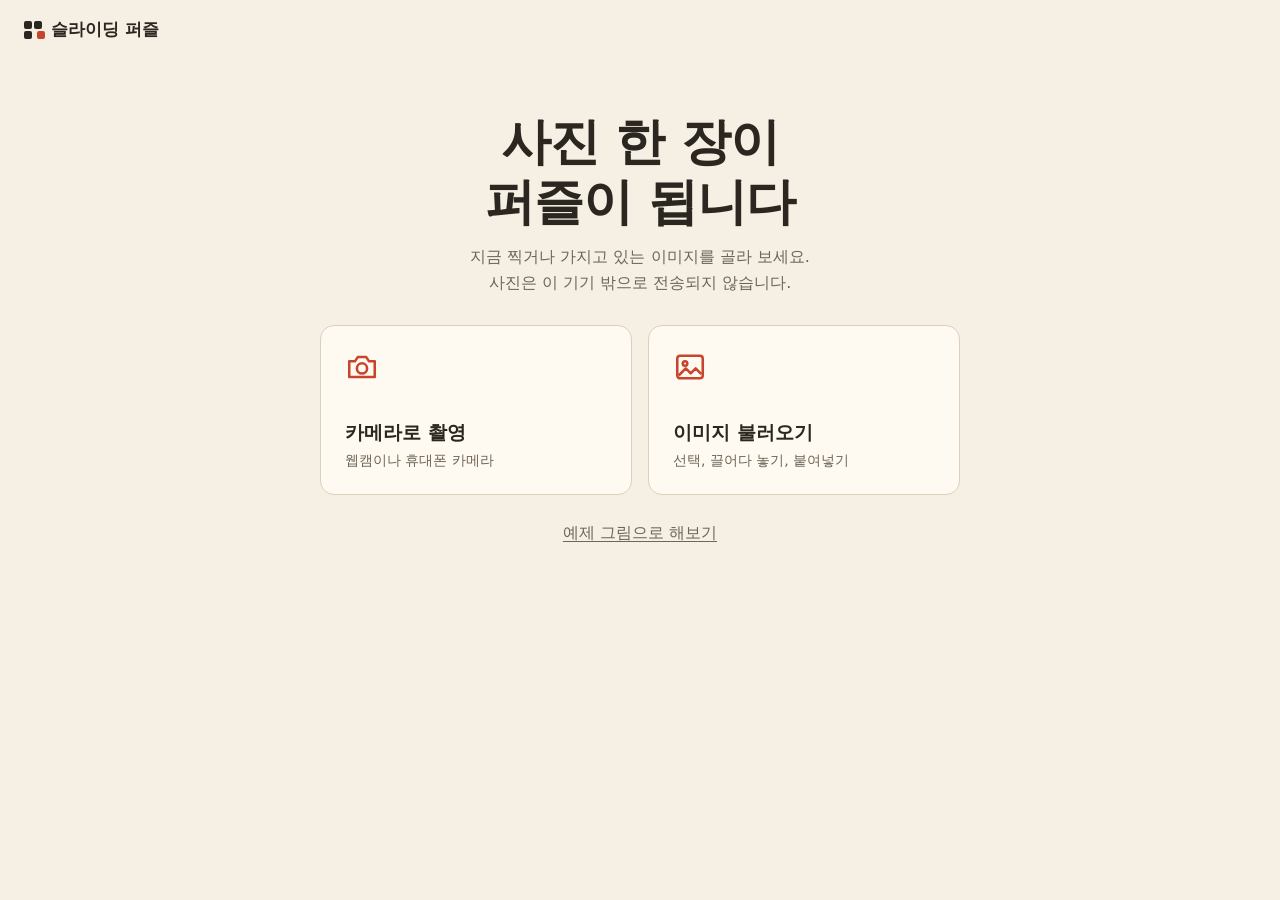
==== index.html @ 92d30ad6 "Add web sliding puzzle Co-Authored-By: Claude Opus 5.5 <noreply@anthropic.com>" ====
<!doctype html>
<html lang="ko">
<head>
<meta charset="utf-8">
<meta name="viewport" content="width=device-width, initial-scale=1, viewport-fit=cover">
<meta name="theme-color" content="#f5efe4">
<title>슬라이딩 퍼즐</title>
<style>
  :root {
    --paper: #f5efe4; --card: #fffaf1; --ink: #2b2620; --muted: #6f6558;
    --line: #dccfbb; --accent: #c8452d; --accent-dark: #a53520; --tray: #3a3128;
    --shadow: 0 10px 28px rgba(58, 49, 40, .16);
  }
  * { box-sizing: border-box; }
  [hidden] { display: none !important; }
  html, body { margin: 0; min-height: 100%; }
  body {
    min-height: 100dvh; display: flex; flex-direction: column;
    background: var(--paper); color: var(--ink); word-break: keep-all;
    font-family: Pretendard, "Apple SD Gothic Neo", "Malgun Gothic", "Noto Sans KR", system-ui, sans-serif;
    padding: env(safe-area-inset-top) env(safe-area-inset-right) env(safe-area-inset-bottom) env(safe-area-inset-left);
  }
  button, input { font: inherit; color: inherit; }
  button { cursor: pointer; }
  :focus-visible { outline: 3px solid var(--accent); outline-offset: 2px; }

  .top { display: flex; align-items: center; padding: 14px 20px; }
  .brand { display: inline-flex; align-items: center; gap: 9px; background: none; border: 0; padding: 4px; font-weight: 800; font-size: 17px; }
  .logo { display: grid; grid-template-columns: repeat(2, 8px); gap: 2px; }
  .logo i { width: 8px; height: 8px; border-radius: 2px; background: var(--ink); }
  .logo i:last-child { background: var(--accent); transform: translateX(3px); }

  main { flex: 1; width: 100%; max-width: 1040px; margin: 0 auto; padding: 8px 20px 28px; display: flex; flex-direction: column; }
  .screen { flex: 1; display: flex; flex-direction: column; align-items: center; }
  h1 { font-size: clamp(30px, 6vw, 50px); line-height: 1.2; margin: 5vh 0 12px; text-align: center; letter-spacing: -.02em; }
  h2 { font-size: 22px; margin: 4px 0 14px; text-align: center; }
  .lead { color: var(--muted); margin: 0 0 30px; text-align: center; line-height: 1.6; }

  .sources { display: grid; grid-template-columns: 1fr 1fr; gap: 16px; width: 100%; max-width: 640px; }
  .source {
    display: flex; flex-direction: column; align-items: flex-start; gap: 6px; padding: 24px; min-height: 170px;
    text-align: left; background: var(--card); border: 1.5px solid var(--line); border-radius: 14px;
    transition: transform .15s, border-color .15s, box-shadow .15s;
  }
  .source:hover { transform: translateY(-2px); border-color: var(--accent); box-shadow: var(--shadow); }
  .source svg { width: 34px; height: 34px; margin-bottom: auto; color: var(--accent); }
  .source b { font-size: 19px; }
  .source span { color: var(--muted); font-size: 14px; }
  .sample { margin-top: 20px; background: none; border: 0; color: var(--muted); text-decoration: underline; text-underline-offset: 3px; padding: 8px; }
  body.dragging main { outline: 3px dashed var(--accent); outline-offset: -8px; border-radius: 16px; }

  .btn { min-height: 44px; padding: 9px 18px; border-radius: 10px; border: 1.5px solid var(--line); background: var(--card); font-weight: 650; }
  .btn:hover { border-color: var(--ink); }
  .btn[aria-pressed="true"] { background: var(--ink); border-color: var(--ink); color: var(--card); }
  .btn.primary { background: var(--accent); border-color: var(--accent); color: #fff; }
  .btn.primary:hover { background: var(--accent-dark); border-color: var(--accent-dark); }
  .row { display: flex; flex-wrap: wrap; justify-content: center; align-items: center; gap: 10px; }

  .stage { width: min(100%, 480px, calc(100dvh - 330px)); min-width: 200px; aspect-ratio: 1; position: relative; overflow: hidden; border-radius: 12px; background: var(--tray); box-shadow: var(--shadow); margin-bottom: 16px; }
  .stage video, .stage canvas { display: block; width: 100%; height: 100%; object-fit: cover; }
  #video.mirror { transform: scaleX(-1); }
  #cropCanvas { cursor: grab; touch-action: none; }
  #cropCanvas:active { cursor: grabbing; }
  .camera-msg { position: absolute; inset: 0; display: flex; flex-direction: column; align-items: center; justify-content: center; gap: 14px; padding: 24px; text-align: center; color: #f5efe4; line-height: 1.6; }
  .shutter { width: 68px; height: 68px; border-radius: 50%; padding: 0; background: var(--accent); border: 4px solid var(--card); box-shadow: 0 0 0 2px var(--accent); }
  .shutter:hover { background: var(--accent-dark); }
  .shutter:disabled { opacity: .4; cursor: not-allowed; }
  .zoom { display: flex; align-items: center; gap: 10px; width: min(100%, 480px); margin-bottom: 14px; color: var(--muted); font-size: 14px; }
  .zoom input { flex: 1; accent-color: var(--accent); }

  .sizes { display: inline-flex; padding: 3px; gap: 2px; border-radius: 10px; background: #e9dfcf; }
  .panel .sizes { display: flex; }
  .panel .sizes label { flex: 1; }
  .sizes label { position: relative; }
  .sizes input { position: absolute; opacity: 0; inset: 0; margin: 0; cursor: pointer; }
  .sizes span { display: block; min-width: 54px; padding: 9px 8px; text-align: center; border-radius: 8px; font-size: 14px; font-weight: 700; color: var(--muted); }
  .sizes input:checked + span { background: var(--card); color: var(--ink); box-shadow: 0 1px 3px rgba(0,0,0,.18); }
  .sizes input:focus-visible + span { outline: 3px solid var(--accent); }
  #cropSizes { margin-bottom: 16px; }

  #game { flex-direction: row; justify-content: center; align-items: flex-start; gap: 32px; }
  .board-wrap { width: min(100%, calc(100dvh - 110px), 640px); flex: 0 1 auto; padding: 8px; border-radius: 14px; background: var(--tray); box-shadow: var(--shadow); }
  #board { position: relative; width: 100%; aspect-ratio: 1; overflow: hidden; border-radius: 6px; background: #241e18; touch-action: none; user-select: none; }
  .tile { position: absolute; left: 0; top: 0; padding: 1px; border: 0; background: none; transition: transform .14s cubic-bezier(.2,.8,.3,1); will-change: transform; }
  .tile:focus-visible { outline: 3px solid #fff; outline-offset: -3px; z-index: 2; }
  .face { position: relative; display: block; width: 100%; height: 100%; border-radius: 3px; background-repeat: no-repeat; box-shadow: inset 0 0 0 1px rgba(255,255,255,.22), inset 0 -2px 0 rgba(0,0,0,.2); }
  .num { position: absolute; left: 4px; top: 4px; min-width: 21px; padding: 1px 5px; border-radius: 5px; background: rgba(30,25,20,.76); color: #fff; font-size: 12px; font-weight: 700; text-align: center; }
  #board:not(.show-num) .num { display: none; }
  .tile.blank { visibility: hidden; opacity: 0; }
  #board.solved .tile { padding: 0; cursor: default; }
  #board.solved .face { border-radius: 0; box-shadow: none; }
  #board.solved .num { display: none; }
  #board.solved .tile.blank { visibility: visible; opacity: 1; transition: opacity .5s; }
  #peek { position: absolute; inset: 0; z-index: 3; width: 100%; height: 100%; object-fit: cover; pointer-events: none; }

  .panel { width: 260px; flex: none; display: flex; flex-direction: column; gap: 14px; }
  .stats { display: grid; grid-template-columns: 1fr 1fr; gap: 10px; }
  .stat { padding: 12px 14px; border-radius: 10px; background: var(--card); border: 1px solid var(--line); }
  .stat small { display: block; color: var(--muted); font-size: 13px; margin-bottom: 2px; }
  .stat b { font-size: 25px; font-variant-numeric: tabular-nums; }
  .best { margin: 0; font-size: 14px; color: var(--muted); }
  .actions { display: grid; grid-template-columns: 1fr 1fr; gap: 8px; }
  .help { margin: 0; font-size: 13px; line-height: 1.6; color: var(--muted); }

  dialog { border: 0; border-radius: 16px; padding: 26px; width: min(92vw, 360px); background: var(--card); color: var(--ink); text-align: center; box-shadow: 0 24px 60px rgba(0,0,0,.35); }
  dialog::backdrop { background: rgba(43,38,32,.5); }
  dialog h2 { font-size: 26px; margin: 0 0 6px; }
  dialog img { display: block; width: 150px; height: 150px; object-fit: cover; margin: 0 auto 14px; border-radius: 8px; }
  dialog p { margin: 0 0 18px; color: var(--muted); line-height: 1.6; }
  #record { color: var(--accent-dark); font-weight: 700; }

  #toast { position: fixed; left: 50%; bottom: 24px; transform: translateX(-50%); z-index: 10; width: max-content; max-width: 90vw; padding: 12px 18px; border-radius: 10px; background: var(--ink); color: #fff; font-size: 14px; }

  @media (max-width: 800px) {
    #game { flex-direction: column; align-items: center; gap: 14px; }
    .board-wrap { width: min(100%, calc(100dvh - 330px)); min-width: 280px; }
    .panel { width: 100%; max-width: 520px; }
    .stats { grid-template-columns: 1fr 1fr; }
    .stat { display: flex; justify-content: space-between; align-items: baseline; padding: 8px 12px; }
    .stat b { font-size: 20px; }
    .sizes span { min-width: 0; }
    .actions { grid-template-columns: repeat(4, 1fr); gap: 6px; }
    .actions .btn { padding: 8px 2px; font-size: 13px; }
    .help { display: none; }
  }
  @media (max-width: 480px) {
    .sources { grid-template-columns: 1fr; } .source { min-height: 124px; padding: 18px; }
    h1 { margin-top: 2vh; }
  }
  @media (prefers-reduced-motion: reduce) { * { transition: none !important; } }
</style>
</head>
<body>
<header class="top">
  <button class="brand" id="homeBtn" aria-label="처음 화면으로">
    <span class="logo" aria-hidden="true"><i></i><i></i><i></i><i></i></span>슬라이딩 퍼즐
  </button>
</header>

<main>
  <section class="screen" id="home">
    <h1>사진 한 장이<br>퍼즐이 됩니다</h1>
    <p class="lead">지금 찍거나 가지고 있는 이미지를 골라 보세요.<br>사진은 이 기기 밖으로 전송되지 않습니다.</p>
    <div class="sources">
      <button class="source" id="openCamera">
        <svg viewBox="0 0 24 24" fill="none" stroke="currentColor" stroke-width="1.8" stroke-linejoin="round" aria-hidden="true"><path d="M3 8h4l2-3h6l2 3h4v11H3z"/><circle cx="12" cy="13" r="3.6"/></svg>
        <b>카메라로 촬영</b><span>웹캠이나 휴대폰 카메라</span>
      </button>
      <button class="source" id="openFile">
        <svg viewBox="0 0 24 24" fill="none" stroke="currentColor" stroke-width="1.8" stroke-linejoin="round" aria-hidden="true"><rect x="3" y="4" width="18" height="16" rx="2"/><circle cx="8.5" cy="9.5" r="1.6"/><path d="m4 18 5-5 3.5 3.5L16 13l4 4"/></svg>
        <b>이미지 불러오기</b><span>선택, 끌어다 놓기, 붙여넣기</span>
      </button>
    </div>
    <button class="sample" id="sampleBtn">예제 그림으로 해보기</button>
  </section>

  <section class="screen" id="camera" hidden>
    <h2>퍼즐로 만들 장면을 맞춰 주세요</h2>
    <div class="stage">
      <video id="video" playsinline muted autoplay></video>
      <div class="camera-msg" id="cameraMsg" role="status"></div>
    </div>
    <div class="row">
      <button class="btn" id="cameraBack">뒤로</button>
      <button class="shutter" id="shutter" aria-label="촬영" disabled></button>
      <button class="btn" id="switchCamera" hidden>카메라 전환</button>
    </div>
  </section>

  <section class="screen" id="crop" hidden>
    <h2>영역과 난이도를 정해 주세요</h2>
    <div class="stage"><canvas id="cropCanvas" width="720" height="720" aria-label="사진 자르기 영역. 끌어서 위치를 옮길 수 있습니다."></canvas></div>
    <label class="zoom">확대 <input type="range" id="zoom" min="1" max="4" step="0.01" value="1"></label>
    <div class="sizes" id="cropSizes" role="radiogroup" aria-label="난이도"></div>
    <div class="row">
      <button class="btn" id="cropBack">다른 사진</button>
      <button class="btn primary" id="startBtn">퍼즐 시작</button>
    </div>
  </section>

  <section class="screen" id="game" hidden>
    <div class="board-wrap">
      <div id="board" role="group" aria-label="퍼즐 판">
        <img id="peek" alt="완성된 원본 이미지" hidden>
      </div>
    </div>
    <aside class="panel">
      <div class="stats">
        <div class="stat"><small>이동</small><b id="moves">0</b></div>
        <div class="stat"><small>시간</small><b id="time">00:00</b></div>
      </div>
      <p class="best" id="best"></p>
      <div class="sizes" id="gameSizes" role="radiogroup" aria-label="난이도"></div>
      <div class="actions">
        <button class="btn" id="peekBtn" aria-pressed="false">원본 보기</button>
        <button class="btn" id="numBtn" aria-pressed="false">번호 표시</button>
        <button class="btn" id="shuffleBtn">다시 섞기</button>
        <button class="btn" id="newPhotoBtn">새 사진</button>
      </div>
      <p class="help">빈칸과 같은 줄의 조각을 누르면 한 번에 밀립니다. 밀어서 움직이거나 방향키를 써도 됩니다.</p>
    </aside>
  </section>
</main>

<dialog id="winDialog">
  <h2>완성!</h2>
  <img id="winImage" alt="완성한 퍼즐 이미지">
  <p><span id="winText"></span><br><span id="record"></span></p>
  <div class="row">
    <button class="btn" id="winNew">새 사진</button>
    <button class="btn primary" id="winAgain">한 판 더</button>
  </div>
</dialog>

<input type="file" id="fileInput" accept="image/*" hidden>
<input type="file" id="captureInput" accept="image/*" capture="environment" hidden>
<div id="toast" role="alert" hidden></div>

<script>
(() => {
  'use strict';
  const $ = id => document.getElementById(id);
  const SIZES = [3, 4, 5, 6];
  const MAX_SOURCE = 2048, PUZZLE_SIZE = 1080;
  const screens = ['home', 'camera', 'crop', 'game'];

  let current = 'home', size = 4, toastTimer;

  function show(name) {
    if (current === 'camera' && name !== 'camera') stopCamera();
    if (current === 'game' && name !== 'game') stopTimer();
    if ($('winDialog').open) $('winDialog').close();
    current = name;
    screens.forEach(s => { $(s).hidden = s !== name; });
    window.scrollTo(0, 0);
  }

  function toast(message) {
    const el = $('toast');
    el.textContent = message;
    el.hidden = false;
    clearTimeout(toastTimer);
    toastTimer = setTimeout(() => { el.hidden = true; }, 4200);
  }

  /* ---------- 난이도 선택 ---------- */
  function buildSizes(container, name) {
    container.innerHTML = SIZES.map(n =>
      `<label><input type="radio" name="${name}" value="${n}"><span>${n}×${n}</span></label>`).join('');
    container.addEventListener('change', e => {
      setSize(Number(e.target.value));
      if (name === 'gameSize') newGame();
      else drawCrop();
    });
  }
  function setSize(n) {
    size = n;
    document.querySelectorAll(`.sizes input[value="${n}"]`).forEach(i => { i.checked = true; });
  }
  buildSizes($('cropSizes'), 'cropSize');
  buildSizes($('gameSizes'), 'gameSize');
  setSize(size);

  /* ---------- 이미지 입력 ---------- */
  function toSourceCanvas(img, w, h) {
    const ratio = Math.min(1, MAX_SOURCE / Math.max(w, h));
    const c = document.createElement('canvas');
    c.width = Math.round(w * ratio);
    c.height = Math.round(h * ratio);
    const ctx = c.getContext('2d');
    ctx.imageSmoothingQuality = 'high';
    ctx.drawImage(img, 0, 0, c.width, c.height);
    return c;
  }

  function loadFile(file) {
    if (!file) return;
    if (file.type && !file.type.startsWith('image/')) { toast('이미지 파일만 사용할 수 있습니다.'); return; }
    const url = URL.createObjectURL(file);
    const img = new Image();
    img.onload = () => {
      URL.revokeObjectURL(url);
      if (!img.naturalWidth) { toast('이미지 크기를 읽을 수 없습니다.'); return; }
      openCrop(toSourceCanvas(img, img.naturalWidth, img.naturalHeight));
    };
    img.onerror = () => {
      URL.revokeObjectURL(url);
      toast('이 브라우저에서 열 수 없는 이미지입니다. JPG나 PNG로 시도해 주세요.');
    };
    img.src = url;
  }

  function sampleImage() {
    const c = document.createElement('canvas');
    c.width = c.height = 1080;
    const x = c.getContext('2d');
    const sky = x.createLinearGradient(0, 0, 0, 760);
    sky.addColorStop(0, '#22345f'); sky.addColorStop(.55, '#d9694b'); sky.addColorStop(1, '#f7c56b');
    x.fillStyle = sky; x.fillRect(0, 0, 1080, 1080);
    x.fillStyle = '#fff1c9'; x.beginPath(); x.arc(720, 470, 118, 0, Math.PI * 2); x.fill();
    x.fillStyle = 'rgba(255,255,255,.85)';
    for (let i = 0; i < 46; i++) {
      const px = (i * 397) % 1080, py = (i * 149) % 330;
      x.fillRect(px, py, 2 + i % 3, 2 + i % 3);
    }
    [['#8c4a54', 610, 90], ['#5b3650', 720, 70], ['#33294a', 840, 55], ['#1b1b33', 960, 38]].forEach(([color, base, amp], l) => {
      x.fillStyle = color; x.beginPath(); x.moveTo(0, 1080);
      for (let px = 0; px <= 1080; px += 12) {
        x.lineTo(px, base + Math.sin(px / (120 + l * 35) + l * 2) * amp + Math.sin(px / 47 + l) * amp * .22);
      }
      x.lineTo(1080, 1080); x.fill();
    });
    return c;
  }

  /* ---------- 카메라 ---------- */
  const video = $('video');
  let stream = null, facing = 'environment', cameraRequest = 0;

  function stopCamera() {
    cameraRequest++;
    if (stream) stream.getTracks().forEach(t => t.stop());
    stream = null;
    video.srcObject = null;
    $('shutter').disabled = true;
  }

  function cameraMessage(text, offerNative) {
    const box = $('cameraMsg');
    box.hidden = false;
    box.textContent = '';
    const p = document.createElement('div');
    p.textContent = text;
    box.append(p);
    if (offerNative) {
      const b = document.createElement('button');
      b.className = 'btn';
      b.style.color = 'var(--ink)';
      b.textContent = '기기 카메라 앱으로 촬영';
      b.onclick = () => $('captureInput').click();
      box.append(b);
    }
  }

  async function startCamera() {
    stopCamera();
    const request = cameraRequest;
    show('camera');
    if (!navigator.mediaDevices || !navigator.mediaDevices.getUserMedia) {
      cameraMessage('이 주소에서는 브라우저가 카메라를 막습니다. HTTPS나 localhost로 열어 주세요.', true);
      return;
    }
    cameraMessage('카메라를 켜는 중입니다. 권한 요청이 뜨면 허용해 주세요.');
    try {
      const s = await navigator.mediaDevices.getUserMedia({
        audio: false,
        video: { facingMode: { ideal: facing }, width: { ideal: 1920 }, height: { ideal: 1920 } }
      });
      if (request !== cameraRequest) { s.getTracks().forEach(t => t.stop()); return; }
      stream = s;
      video.srcObject = s;
      await video.play();
      if (request !== cameraRequest) return;
      const actual = s.getVideoTracks()[0].getSettings().facingMode;
      video.classList.toggle('mirror', actual ? actual === 'user' : facing === 'user');
      $('cameraMsg').hidden = true;
      $('shutter').disabled = false;
      const devices = await navigator.mediaDevices.enumerateDevices();
      $('switchCamera').hidden = devices.filter(d => d.kind === 'videoinput').length < 2;
    } catch (err) {
      if (request !== cameraRequest) return;
      const messages = {
        NotAllowedError: '카메라 권한이 거부되었습니다. 주소창의 사이트 설정에서 허용해 주세요.',
        NotFoundError: '사용할 수 있는 카메라를 찾지 못했습니다.',
        NotReadableError: '다른 프로그램이 카메라를 사용 중입니다. 그 프로그램을 닫고 다시 시도해 주세요.'
      };
      cameraMessage(messages[err.name] || '카메라를 시작하지 못했습니다.', true);
    }
  }

  function capture() {
    const w = video.videoWidth, h = video.videoHeight;
    if (!w || !h) return;
    const c = document.createElement('canvas');
    c.width = w; c.height = h;
    const ctx = c.getContext('2d');
    if (video.classList.contains('mirror')) { ctx.translate(w, 0); ctx.scale(-1, 1); }
    ctx.drawImage(video, 0, 0, w, h);
    openCrop(toSourceCanvas(c, w, h));
  }

  /* ---------- 자르기 ---------- */
  const cropCanvas = $('cropCanvas'), cropCtx = cropCanvas.getContext('2d');
  const VIEW = cropCanvas.width;
  const crop = { src: null, base: 1, zoom: 1, x: 0, y: 0 };
  const pointers = new Map();
  let pinchStart = null;

  function openCrop(src) {
    crop.src = src;
    crop.base = Math.max(VIEW / src.width, VIEW / src.height);
    crop.zoom = 1;
    $('zoom').value = 1;
    crop.x = (VIEW - src.width * crop.base) / 2;
    crop.y = (VIEW - src.height * crop.base) / 2;
    show('crop');
    drawCrop();
  }

  function clampCrop() {
    const s = crop.base * crop.zoom;
    crop.x = Math.min(0, Math.max(VIEW - crop.src.width * s, crop.x));
    crop.y = Math.min(0, Math.max(VIEW - crop.src.height * s, crop.y));
  }

  function setZoom(next, cx = VIEW / 2, cy = VIEW / 2) {
    const zoom = Math.min(4, Math.max(1, next));
    const ratio = zoom / crop.zoom;
    crop.x = cx - (cx - crop.x) * ratio;
    crop.y = cy - (cy - crop.y) * ratio;
    crop.zoom = zoom;
    $('zoom').value = zoom;
    drawCrop();
  }

  function drawCrop() {
    if (!crop.src) return;
    clampCrop();
    const s = crop.base * crop.zoom;
    cropCtx.imageSmoothingQuality = 'high';
    cropCtx.clearRect(0, 0, VIEW, VIEW);
    cropCtx.drawImage(crop.src, crop.x, crop.y, crop.src.width * s, crop.src.height * s);
    cropCtx.strokeStyle = 'rgba(255,255,255,.75)';
    cropCtx.lineWidth = 2;
    cropCtx.beginPath();
    for (let i = 1; i < size; i++) {
      const p = Math.round(VIEW * i / size) + .5;
      cropCtx.moveTo(p, 0); cropCtx.lineTo(p, VIEW);
      cropCtx.moveTo(0, p); cropCtx.lineTo(VIEW, p);
    }
    cropCtx.stroke();
  }

  const toView = e => {
    const r = cropCanvas.getBoundingClientRect();
    return { x: (e.clientX - r.left) * VIEW / r.width, y: (e.clientY - r.top) * VIEW / r.height };
  };
  const pinchInfo = () => {
    const [a, b] = [...pointers.values()];
    return { dist: Math.hypot(a.x - b.x, a.y - b.y) || 1, x: (a.x + b.x) / 2, y: (a.y + b.y) / 2 };
  };
  cropCanvas.addEventListener('pointerdown', e => {
    cropCanvas.setPointerCapture(e.pointerId);
    pointers.set(e.pointerId, toView(e));
    if (pointers.size === 2) pinchStart = { ...pinchInfo(), zoom: crop.zoom };
  });
  cropCanvas.addEventListener('pointermove', e => {
    const prev = pointers.get(e.pointerId);
    if (!prev) return;
    const now = toView(e);
    pointers.set(e.pointerId, now);
    if (pointers.size === 1) {
      crop.x += now.x - prev.x;
      crop.y += now.y - prev.y;
      drawCrop();
    } else if (pointers.size === 2 && pinchStart) {
      const p = pinchInfo();
      setZoom(pinchStart.zoom * p.dist / pinchStart.dist, p.x, p.y);
    }
  });
  const endPointer = e => { pointers.delete(e.pointerId); if (pointers.size < 2) pinchStart = null; };
  cropCanvas.addEventListener('pointerup', endPointer);
  cropCanvas.addEventListener('pointercancel', endPointer);
  cropCanvas.addEventListener('wheel', e => {
    e.preventDefault();
    const p = toView(e);
    setZoom(crop.zoom * (e.deltaY < 0 ? 1.08 : 1 / 1.08), p.x, p.y);
  }, { passive: false });
  $('zoom').addEventListener('input', e => setZoom(Number(e.target.value)));

  function startFromCrop() {
    const c = document.createElement('canvas');
    c.width = c.height = PUZZLE_SIZE;
    const ctx = c.getContext('2d');
    const k = PUZZLE_SIZE / VIEW, s = crop.base * crop.zoom * k;
    ctx.imageSmoothingQuality = 'high';
    ctx.drawImage(crop.src, crop.x * k, crop.y * k, crop.src.width * s, crop.src.height * s);
    c.toBlob(blob => {
      if (!blob) { toast('이미지를 처리하지 못했습니다.'); return; }
      if (game.url) URL.revokeObjectURL(game.url);
      game.url = URL.createObjectURL(blob);
      $('peek').src = game.url;
      $('winImage').src = game.url;
      show('game');
      newGame();
    }, 'image/jpeg', .92);
  }

  /* ---------- 게임 ---------- */
  const board = $('board');
  const game = { url: null, n: 4, cells: [], tiles: [], moves: 0, started: 0, elapsed: 0, timer: null, playing: false };

  function shuffled(n) {
    const total = n * n, blank = total - 1;
    const cells = Array.from({ length: total }, (_, i) => i);
    const random = max => {
      const limit = Math.floor(0x100000000 / max) * max;
      const buf = new Uint32Array(1);
      do crypto.getRandomValues(buf); while (buf[0] >= limit);
      return buf[0] % max;
    };
    do {
      for (let i = total - 1; i > 0; i--) {
        const j = random(i + 1);
        [cells[i], cells[j]] = [cells[j], cells[i]];
      }
      if (!isSolvable(cells, n)) {
        const [a, b] = cells.reduce((acc, v, i) => (v !== blank && acc.length < 2 ? [...acc, i] : acc), []);
        [cells[a], cells[b]] = [cells[b], cells[a]];
      }
    } while (cells.every((v, i) => v === i));
    return cells;
  }

  // 전체 순열의 홀짝과 빈칸이 목표까지 가는 거리의 홀짝이 같아야 풀 수 있다.
  function isSolvable(cells, n) {
    const seen = new Array(cells.length).fill(false);
    let swaps = 0;
    for (let i = 0; i < cells.length; i++) {
      let length = 0;
      for (let p = i; !seen[p]; p = cells[p]) { seen[p] = true; length++; }
      if (length) swaps += length - 1;
    }
    const pos = cells.indexOf(cells.length - 1);
    const distance = (n - 1 - (pos % n)) + (n - 1 - Math.floor(pos / n));
    return swaps % 2 === distance % 2;
  }

  function newGame() {
    stopTimer();
    const n = size;
    Object.assign(game, { n, moves: 0, elapsed: 0, started: 0, playing: true, cells: shuffled(n) });
    board.classList.remove('solved');
    setPeek(false);
    game.tiles.forEach(t => t.remove());
    game.tiles = Array.from({ length: n * n }, (_, id) => {
      const tile = document.createElement('button');
      tile.className = 'tile' + (id === n * n - 1 ? ' blank' : '');
      tile.dataset.id = id;
      tile.style.width = tile.style.height = `${100 / n}%`;
      const face = document.createElement('span');
      face.className = 'face';
      face.style.backgroundImage = `url("${game.url}")`;
      face.style.backgroundSize = `${n * 100}% ${n * 100}%`;
      face.style.backgroundPosition = `${(id % n) / (n - 1) * 100}% ${Math.floor(id / n) / (n - 1) * 100}%`;
      const num = document.createElement('span');
      num.className = 'num';
      num.textContent = id + 1;
      face.append(num);
      tile.append(face);
      board.append(tile);
      return tile;
    });
    renderBoard();
    updateStats();
    renderBest();
  }

  function renderBoard() {
    const n = game.n;
    game.cells.forEach((id, pos) => {
      const tile = game.tiles[id], col = pos % n, row = Math.floor(pos / n);
      tile.style.transform = `translate(${col * 100}%, ${row * 100}%)`;
      tile.dataset.pos = pos;
      const isBlank = id === n * n - 1;
      tile.tabIndex = isBlank ? -1 : 0;
      tile.setAttribute('aria-label', `조각 ${id + 1}, ${row + 1}행 ${col + 1}열`);
    });
  }

  function blankPos() { return game.cells.indexOf(game.n * game.n - 1); }

  // pos의 조각부터 빈칸 쪽 조각까지 한 번에 민다.
  function slide(pos) {
    if (!game.playing) return false;
    const n = game.n, blank = blankPos();
    if (pos === blank || pos < 0 || pos >= n * n) return false;
    const sameRow = Math.floor(pos / n) === Math.floor(blank / n);
    const sameCol = pos % n === blank % n;
    if (!sameRow && !sameCol) return false;
    const unit = sameRow ? 1 : n;
    const step = pos > blank ? unit : -unit;
    const blankId = game.cells[blank];
    for (let p = blank; p !== pos; p += step) game.cells[p] = game.cells[p + step];
    game.cells[pos] = blankId;
    game.moves += Math.abs(pos - blank) / unit;
    if (!game.timer) startTimer();
    renderBoard();
    updateStats();
    if (game.cells.every((v, i) => v === i)) win();
    return true;
  }

  function startTimer() {
    game.started = performance.now() - game.elapsed;
    game.timer = setInterval(() => {
      game.elapsed = performance.now() - game.started;
      updateStats();
    }, 250);
  }
  function stopTimer() {
    if (game.timer) {
      game.elapsed = performance.now() - game.started;
      clearInterval(game.timer);
    }
    game.timer = null;
  }
  const formatTime = ms => {
    const t = Math.floor(ms / 1000);
    return `${String(Math.floor(t / 60)).padStart(2, '0')}:${String(t % 60).padStart(2, '0')}`;
  };
  function updateStats() {
    $('moves').textContent = game.moves;
    $('time').textContent = formatTime(game.elapsed);
  }

  function readBest(n) {
    try { return JSON.parse(localStorage.getItem(`sliding-best-${n}`)) || null; }
    catch { return null; }
  }
  function renderBest() {
    const b = readBest(game.n);
    $('best').textContent = b
      ? `${game.n}×${game.n} 최고 기록: ${b.moves}회, ${formatTime(b.time)}`
      : `${game.n}×${game.n} 첫 기록에 도전해 보세요`;
  }

  function win() {
    stopTimer();
    game.playing = false;
    updateStats();
    setPeek(false);
    board.classList.add('solved');
    const old = readBest(game.n);
    const best = {
      moves: old ? Math.min(old.moves, game.moves) : game.moves,
      time: old ? Math.min(old.time, game.elapsed) : game.elapsed
    };
    const isRecord = !old || best.moves < old.moves || best.time < old.time;
    try { localStorage.setItem(`sliding-best-${game.n}`, JSON.stringify(best)); } catch { /* 저장 불가 환경 */ }
    renderBest();
    $('winText').textContent = `${game.n}×${game.n}, ${game.moves}회 이동, ${formatTime(game.elapsed)}`;
    $('record').textContent = isRecord ? '새 최고 기록입니다' : '';
    setTimeout(() => { if (!game.playing && current === 'game') $('winDialog').showModal(); }, 750);
  }

  function setPeek(on) {
    $('peek').hidden = !on;
    $('peekBtn').setAttribute('aria-pressed', String(on));
  }

  /* 조각 입력: 클릭, 스와이프, 방향키 */
  let swipe = null, ignoreClick = false;
  board.addEventListener('pointerdown', e => {
    ignoreClick = false;
    const tile = e.target.closest('.tile');
    swipe = tile ? { pos: Number(tile.dataset.pos), x: e.clientX, y: e.clientY, id: e.pointerId } : null;
  });
  board.addEventListener('pointerup', e => {
    if (!swipe || swipe.id !== e.pointerId) return;
    const dx = e.clientX - swipe.x, dy = e.clientY - swipe.y, { pos } = swipe;
    swipe = null;
    if (Math.max(Math.abs(dx), Math.abs(dy)) < 16) return;
    ignoreClick = true;
    const n = game.n, blank = blankPos();
    const towardBlank = Math.abs(dx) > Math.abs(dy)
      ? Math.floor(pos / n) === Math.floor(blank / n) && (dx > 0) === (blank > pos)
      : pos % n === blank % n && (dy > 0) === (blank > pos);
    if (towardBlank) slide(pos);
  });
  board.addEventListener('pointercancel', () => { swipe = null; });
  board.addEventListener('click', e => {
    if (ignoreClick) { ignoreClick = false; return; }
    const tile = e.target.closest('.tile');
    if (tile) slide(Number(tile.dataset.pos));
  });

  document.addEventListener('keydown', e => {
    if (current !== 'game' || $('winDialog').open || e.target.matches('input')) return;
    const n = game.n, blank = blankPos(), col = blank % n, row = Math.floor(blank / n);
    const target = {
      ArrowLeft: col < n - 1 ? blank + 1 : -1,
      ArrowRight: col > 0 ? blank - 1 : -1,
      ArrowUp: row < n - 1 ? blank + n : -1,
      ArrowDown: row > 0 ? blank - n : -1
    }[e.key];
    if (target === undefined) return;
    e.preventDefault();
    if (target >= 0) slide(target);
  });

  /* ---------- 버튼과 파일 입력 ---------- */
  const pickFile = () => $('fileInput').click();
  const onFileInput = e => { loadFile(e.target.files[0]); e.target.value = ''; };
  $('fileInput').addEventListener('change', onFileInput);
  $('captureInput').addEventListener('change', onFileInput);
  $('homeBtn').onclick = () => show('home');
  $('openCamera').onclick = startCamera;
  $('openFile').onclick = pickFile;
  $('sampleBtn').onclick = () => openCrop(sampleImage());
  $('cameraBack').onclick = () => show('home');
  $('shutter').onclick = capture;
  $('switchCamera').onclick = () => { facing = facing === 'user' ? 'environment' : 'user'; startCamera(); };
  $('cropBack').onclick = () => show('home');
  $('startBtn').onclick = startFromCrop;
  $('shuffleBtn').onclick = newGame;
  $('newPhotoBtn').onclick = () => show('home');
  $('peekBtn').onclick = () => setPeek($('peek').hidden);
  $('numBtn').onclick = () => {
    const on = board.classList.toggle('show-num');
    $('numBtn').setAttribute('aria-pressed', String(on));
  };
  $('winAgain').onclick = () => { $('winDialog').close(); newGame(); };
  $('winNew').onclick = () => show('home');

  /* 끌어다 놓기, 붙여넣기 */
  let dragDepth = 0;
  addEventListener('dragenter', e => { e.preventDefault(); dragDepth++; document.body.classList.add('dragging'); });
  addEventListener('dragover', e => e.preventDefault());
  addEventListener('dragleave', () => { if (--dragDepth <= 0) { dragDepth = 0; document.body.classList.remove('dragging'); } });
  addEventListener('drop', e => {
    e.preventDefault();
    dragDepth = 0;
    document.body.classList.remove('dragging');
    loadFile(e.dataTransfer.files[0]);
  });
  addEventListener('paste', e => {
    const item = [...e.clipboardData.items].find(i => i.type.startsWith('image/'));
    if (item) loadFile(item.getAsFile());
  });
})();
</script>
</body>
</html>
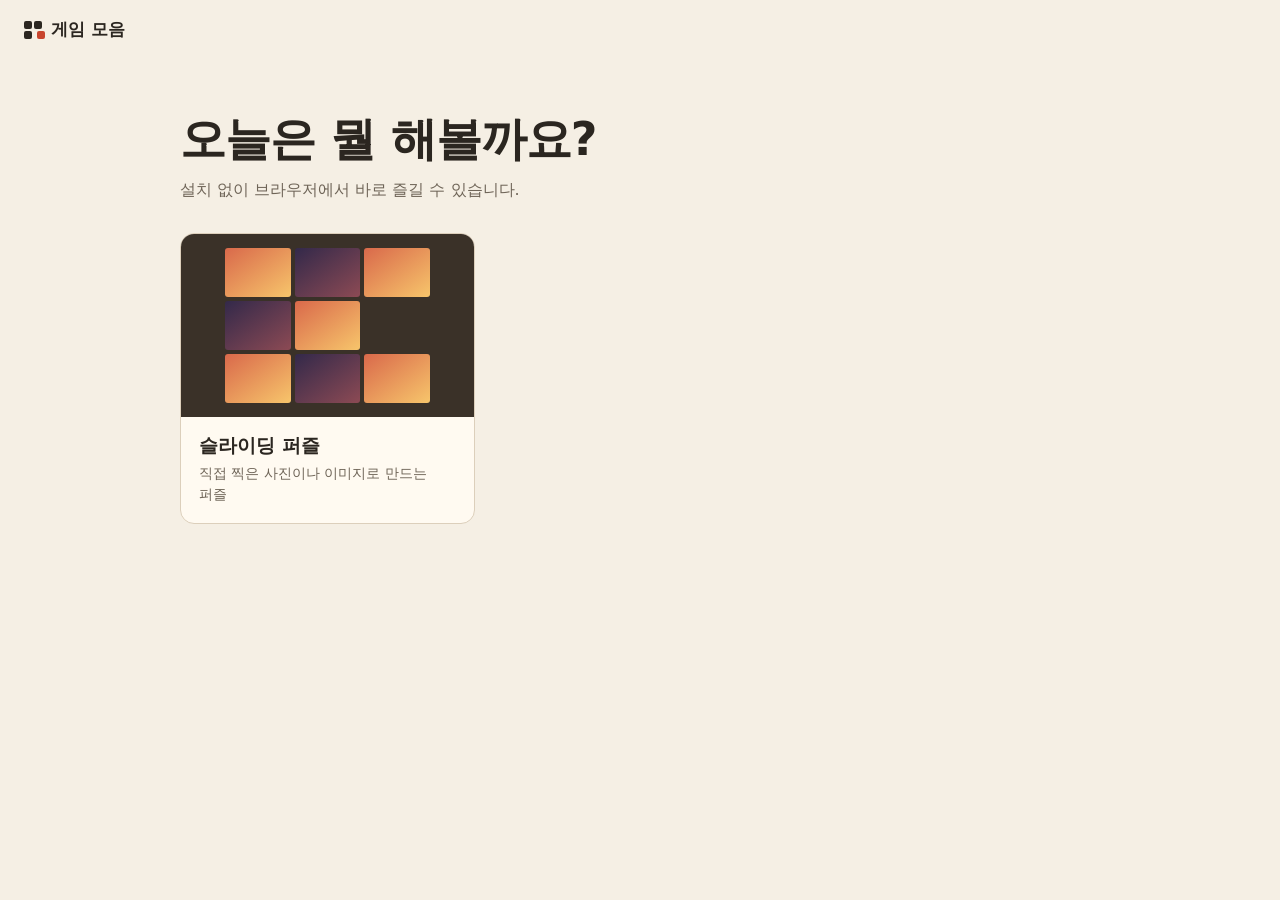
==== commit a49a9f89: "Restructure site into a multi-game layout Move the puzzle into its own folder, add a game list page," ====
--- a/index.html
+++ b/index.html
@@ -4,741 +4,45 @@
 <meta charset="utf-8">
 <meta name="viewport" content="width=device-width, initial-scale=1, viewport-fit=cover">
 <meta name="theme-color" content="#f5efe4">
-<title>슬라이딩 퍼즐</title>
+<title>게임 모음</title>
+<link rel="stylesheet" href="shared/base.css">
 <style>
-  :root {
-    --paper: #f5efe4; --card: #fffaf1; --ink: #2b2620; --muted: #6f6558;
-    --line: #dccfbb; --accent: #c8452d; --accent-dark: #a53520; --tray: #3a3128;
-    --shadow: 0 10px 28px rgba(58, 49, 40, .16);
-  }
-  * { box-sizing: border-box; }
-  [hidden] { display: none !important; }
-  html, body { margin: 0; min-height: 100%; }
-  body {
-    min-height: 100dvh; display: flex; flex-direction: column;
-    background: var(--paper); color: var(--ink); word-break: keep-all;
-    font-family: Pretendard, "Apple SD Gothic Neo", "Malgun Gothic", "Noto Sans KR", system-ui, sans-serif;
-    padding: env(safe-area-inset-top) env(safe-area-inset-right) env(safe-area-inset-bottom) env(safe-area-inset-left);
-  }
-  button, input { font: inherit; color: inherit; }
-  button { cursor: pointer; }
-  :focus-visible { outline: 3px solid var(--accent); outline-offset: 2px; }
-
-  .top { display: flex; align-items: center; padding: 14px 20px; }
-  .brand { display: inline-flex; align-items: center; gap: 9px; background: none; border: 0; padding: 4px; font-weight: 800; font-size: 17px; }
-  .logo { display: grid; grid-template-columns: repeat(2, 8px); gap: 2px; }
-  .logo i { width: 8px; height: 8px; border-radius: 2px; background: var(--ink); }
-  .logo i:last-child { background: var(--accent); transform: translateX(3px); }
-
-  main { flex: 1; width: 100%; max-width: 1040px; margin: 0 auto; padding: 8px 20px 28px; display: flex; flex-direction: column; }
-  .screen { flex: 1; display: flex; flex-direction: column; align-items: center; }
-  h1 { font-size: clamp(30px, 6vw, 50px); line-height: 1.2; margin: 5vh 0 12px; text-align: center; letter-spacing: -.02em; }
-  h2 { font-size: 22px; margin: 4px 0 14px; text-align: center; }
-  .lead { color: var(--muted); margin: 0 0 30px; text-align: center; line-height: 1.6; }
-
-  .sources { display: grid; grid-template-columns: 1fr 1fr; gap: 16px; width: 100%; max-width: 640px; }
-  .source {
-    display: flex; flex-direction: column; align-items: flex-start; gap: 6px; padding: 24px; min-height: 170px;
-    text-align: left; background: var(--card); border: 1.5px solid var(--line); border-radius: 14px;
-    transition: transform .15s, border-color .15s, box-shadow .15s;
-  }
-  .source:hover { transform: translateY(-2px); border-color: var(--accent); box-shadow: var(--shadow); }
-  .source svg { width: 34px; height: 34px; margin-bottom: auto; color: var(--accent); }
-  .source b { font-size: 19px; }
-  .source span { color: var(--muted); font-size: 14px; }
-  .sample { margin-top: 20px; background: none; border: 0; color: var(--muted); text-decoration: underline; text-underline-offset: 3px; padding: 8px; }
-  body.dragging main { outline: 3px dashed var(--accent); outline-offset: -8px; border-radius: 16px; }
-
-  .btn { min-height: 44px; padding: 9px 18px; border-radius: 10px; border: 1.5px solid var(--line); background: var(--card); font-weight: 650; }
-  .btn:hover { border-color: var(--ink); }
-  .btn[aria-pressed="true"] { background: var(--ink); border-color: var(--ink); color: var(--card); }
-  .btn.primary { background: var(--accent); border-color: var(--accent); color: #fff; }
-  .btn.primary:hover { background: var(--accent-dark); border-color: var(--accent-dark); }
-  .row { display: flex; flex-wrap: wrap; justify-content: center; align-items: center; gap: 10px; }
-
-  .stage { width: min(100%, 480px, calc(100dvh - 330px)); min-width: 200px; aspect-ratio: 1; position: relative; overflow: hidden; border-radius: 12px; background: var(--tray); box-shadow: var(--shadow); margin-bottom: 16px; }
-  .stage video, .stage canvas { display: block; width: 100%; height: 100%; object-fit: cover; }
-  #video.mirror { transform: scaleX(-1); }
-  #cropCanvas { cursor: grab; touch-action: none; }
-  #cropCanvas:active { cursor: grabbing; }
-  .camera-msg { position: absolute; inset: 0; display: flex; flex-direction: column; align-items: center; justify-content: center; gap: 14px; padding: 24px; text-align: center; color: #f5efe4; line-height: 1.6; }
-  .shutter { width: 68px; height: 68px; border-radius: 50%; padding: 0; background: var(--accent); border: 4px solid var(--card); box-shadow: 0 0 0 2px var(--accent); }
-  .shutter:hover { background: var(--accent-dark); }
-  .shutter:disabled { opacity: .4; cursor: not-allowed; }
-  .zoom { display: flex; align-items: center; gap: 10px; width: min(100%, 480px); margin-bottom: 14px; color: var(--muted); font-size: 14px; }
-  .zoom input { flex: 1; accent-color: var(--accent); }
-
-  .sizes { display: inline-flex; padding: 3px; gap: 2px; border-radius: 10px; background: #e9dfcf; }
-  .panel .sizes { display: flex; }
-  .panel .sizes label { flex: 1; }
-  .sizes label { position: relative; }
-  .sizes input { position: absolute; opacity: 0; inset: 0; margin: 0; cursor: pointer; }
-  .sizes span { display: block; min-width: 54px; padding: 9px 8px; text-align: center; border-radius: 8px; font-size: 14px; font-weight: 700; color: var(--muted); }
-  .sizes input:checked + span { background: var(--card); color: var(--ink); box-shadow: 0 1px 3px rgba(0,0,0,.18); }
-  .sizes input:focus-visible + span { outline: 3px solid var(--accent); }
-  #cropSizes { margin-bottom: 16px; }
-
-  #game { flex-direction: row; justify-content: center; align-items: flex-start; gap: 32px; }
-  .board-wrap { width: min(100%, calc(100dvh - 110px), 640px); flex: 0 1 auto; padding: 8px; border-radius: 14px; background: var(--tray); box-shadow: var(--shadow); }
-  #board { position: relative; width: 100%; aspect-ratio: 1; overflow: hidden; border-radius: 6px; background: #241e18; touch-action: none; user-select: none; }
-  .tile { position: absolute; left: 0; top: 0; padding: 1px; border: 0; background: none; transition: transform .14s cubic-bezier(.2,.8,.3,1); will-change: transform; }
-  .tile:focus-visible { outline: 3px solid #fff; outline-offset: -3px; z-index: 2; }
-  .face { position: relative; display: block; width: 100%; height: 100%; border-radius: 3px; background-repeat: no-repeat; box-shadow: inset 0 0 0 1px rgba(255,255,255,.22), inset 0 -2px 0 rgba(0,0,0,.2); }
-  .num { position: absolute; left: 4px; top: 4px; min-width: 21px; padding: 1px 5px; border-radius: 5px; background: rgba(30,25,20,.76); color: #fff; font-size: 12px; font-weight: 700; text-align: center; }
-  #board:not(.show-num) .num { display: none; }
-  .tile.blank { visibility: hidden; opacity: 0; }
-  #board.solved .tile { padding: 0; cursor: default; }
-  #board.solved .face { border-radius: 0; box-shadow: none; }
-  #board.solved .num { display: none; }
-  #board.solved .tile.blank { visibility: visible; opacity: 1; transition: opacity .5s; }
-  #peek { position: absolute; inset: 0; z-index: 3; width: 100%; height: 100%; object-fit: cover; pointer-events: none; }
-
-  .panel { width: 260px; flex: none; display: flex; flex-direction: column; gap: 14px; }
-  .stats { display: grid; grid-template-columns: 1fr 1fr; gap: 10px; }
-  .stat { padding: 12px 14px; border-radius: 10px; background: var(--card); border: 1px solid var(--line); }
-  .stat small { display: block; color: var(--muted); font-size: 13px; margin-bottom: 2px; }
-  .stat b { font-size: 25px; font-variant-numeric: tabular-nums; }
-  .best { margin: 0; font-size: 14px; color: var(--muted); }
-  .actions { display: grid; grid-template-columns: 1fr 1fr; gap: 8px; }
-  .help { margin: 0; font-size: 13px; line-height: 1.6; color: var(--muted); }
-
-  dialog { border: 0; border-radius: 16px; padding: 26px; width: min(92vw, 360px); background: var(--card); color: var(--ink); text-align: center; box-shadow: 0 24px 60px rgba(0,0,0,.35); }
-  dialog::backdrop { background: rgba(43,38,32,.5); }
-  dialog h2 { font-size: 26px; margin: 0 0 6px; }
-  dialog img { display: block; width: 150px; height: 150px; object-fit: cover; margin: 0 auto 14px; border-radius: 8px; }
-  dialog p { margin: 0 0 18px; color: var(--muted); line-height: 1.6; }
-  #record { color: var(--accent-dark); font-weight: 700; }
-
-  #toast { position: fixed; left: 50%; bottom: 24px; transform: translateX(-50%); z-index: 10; width: max-content; max-width: 90vw; padding: 12px 18px; border-radius: 10px; background: var(--ink); color: #fff; font-size: 14px; }
-
-  @media (max-width: 800px) {
-    #game { flex-direction: column; align-items: center; gap: 14px; }
-    .board-wrap { width: min(100%, calc(100dvh - 330px)); min-width: 280px; }
-    .panel { width: 100%; max-width: 520px; }
-    .stats { grid-template-columns: 1fr 1fr; }
-    .stat { display: flex; justify-content: space-between; align-items: baseline; padding: 8px 12px; }
-    .stat b { font-size: 20px; }
-    .sizes span { min-width: 0; }
-    .actions { grid-template-columns: repeat(4, 1fr); gap: 6px; }
-    .actions .btn { padding: 8px 2px; font-size: 13px; }
-    .help { display: none; }
-  }
-  @media (max-width: 480px) {
-    .sources { grid-template-columns: 1fr; } .source { min-height: 124px; padding: 18px; }
-    h1 { margin-top: 2vh; }
-  }
+  main { flex: 1; width: 100%; max-width: 960px; margin: 0 auto; padding: 8px 20px 40px; }
+  h1 { font-size: clamp(30px, 6vw, 46px); line-height: 1.2; letter-spacing: -.02em; margin: 5vh 0 10px; }
+  .lead { margin: 0 0 30px; color: var(--muted); line-height: 1.6; }
+  .games { display: grid; grid-template-columns: repeat(auto-fill, minmax(260px, 1fr)); gap: 18px; margin: 0; padding: 0; list-style: none; }
+  .game { display: block; height: 100%; overflow: hidden; color: inherit; text-decoration: none; background: var(--card); border: 1.5px solid var(--line); border-radius: 14px; transition: transform .15s, border-color .15s, box-shadow .15s; }
+  .game:hover { transform: translateY(-2px); border-color: var(--accent); box-shadow: var(--shadow); }
+  .art { display: grid; grid-template-columns: repeat(3, 1fr); gap: 4px; aspect-ratio: 16 / 10; padding: 14px 44px; background: var(--tray); }
+  .art i { border-radius: 3px; background: linear-gradient(145deg, #d9694b, #f7c56b); }
+  .art i:nth-child(2n) { background: linear-gradient(145deg, #33294a, #8c4a54); }
+  .art i:nth-child(6) { background: none; }
+  .info { display: block; padding: 16px 18px 18px; }
+  .info b { display: block; margin-bottom: 4px; font-size: 19px; }
+  .info span { color: var(--muted); font-size: 14px; line-height: 1.5; }
   @media (prefers-reduced-motion: reduce) { * { transition: none !important; } }
 </style>
 </head>
 <body>
 <header class="top">
-  <button class="brand" id="homeBtn" aria-label="처음 화면으로">
-    <span class="logo" aria-hidden="true"><i></i><i></i><i></i><i></i></span>슬라이딩 퍼즐
-  </button>
+  <a class="brand" href="./">
+    <span class="logo" aria-hidden="true"><i></i><i></i><i></i><i></i></span>게임 모음
+  </a>
 </header>
 
 <main>
-  <section class="screen" id="home">
-    <h1>사진 한 장이<br>퍼즐이 됩니다</h1>
-    <p class="lead">지금 찍거나 가지고 있는 이미지를 골라 보세요.<br>사진은 이 기기 밖으로 전송되지 않습니다.</p>
-    <div class="sources">
-      <button class="source" id="openCamera">
-        <svg viewBox="0 0 24 24" fill="none" stroke="currentColor" stroke-width="1.8" stroke-linejoin="round" aria-hidden="true"><path d="M3 8h4l2-3h6l2 3h4v11H3z"/><circle cx="12" cy="13" r="3.6"/></svg>
-        <b>카메라로 촬영</b><span>웹캠이나 휴대폰 카메라</span>
-      </button>
-      <button class="source" id="openFile">
-        <svg viewBox="0 0 24 24" fill="none" stroke="currentColor" stroke-width="1.8" stroke-linejoin="round" aria-hidden="true"><rect x="3" y="4" width="18" height="16" rx="2"/><circle cx="8.5" cy="9.5" r="1.6"/><path d="m4 18 5-5 3.5 3.5L16 13l4 4"/></svg>
-        <b>이미지 불러오기</b><span>선택, 끌어다 놓기, 붙여넣기</span>
-      </button>
-    </div>
-    <button class="sample" id="sampleBtn">예제 그림으로 해보기</button>
-  </section>
+  <h1>오늘은 뭘 해볼까요?</h1>
+  <p class="lead">설치 없이 브라우저에서 바로 즐길 수 있습니다.</p>
 
-  <section class="screen" id="camera" hidden>
-    <h2>퍼즐로 만들 장면을 맞춰 주세요</h2>
-    <div class="stage">
-      <video id="video" playsinline muted autoplay></video>
-      <div class="camera-msg" id="cameraMsg" role="status"></div>
-    </div>
-    <div class="row">
-      <button class="btn" id="cameraBack">뒤로</button>
-      <button class="shutter" id="shutter" aria-label="촬영" disabled></button>
-      <button class="btn" id="switchCamera" hidden>카메라 전환</button>
-    </div>
-  </section>
-
-  <section class="screen" id="crop" hidden>
-    <h2>영역과 난이도를 정해 주세요</h2>
-    <div class="stage"><canvas id="cropCanvas" width="720" height="720" aria-label="사진 자르기 영역. 끌어서 위치를 옮길 수 있습니다."></canvas></div>
-    <label class="zoom">확대 <input type="range" id="zoom" min="1" max="4" step="0.01" value="1"></label>
-    <div class="sizes" id="cropSizes" role="radiogroup" aria-label="난이도"></div>
-    <div class="row">
-      <button class="btn" id="cropBack">다른 사진</button>
-      <button class="btn primary" id="startBtn">퍼즐 시작</button>
-    </div>
-  </section>
-
-  <section class="screen" id="game" hidden>
-    <div class="board-wrap">
-      <div id="board" role="group" aria-label="퍼즐 판">
-        <img id="peek" alt="완성된 원본 이미지" hidden>
-      </div>
-    </div>
-    <aside class="panel">
-      <div class="stats">
-        <div class="stat"><small>이동</small><b id="moves">0</b></div>
-        <div class="stat"><small>시간</small><b id="time">00:00</b></div>
-      </div>
-      <p class="best" id="best"></p>
-      <div class="sizes" id="gameSizes" role="radiogroup" aria-label="난이도"></div>
-      <div class="actions">
-        <button class="btn" id="peekBtn" aria-pressed="false">원본 보기</button>
-        <button class="btn" id="numBtn" aria-pressed="false">번호 표시</button>
-        <button class="btn" id="shuffleBtn">다시 섞기</button>
-        <button class="btn" id="newPhotoBtn">새 사진</button>
-      </div>
-      <p class="help">빈칸과 같은 줄의 조각을 누르면 한 번에 밀립니다. 밀어서 움직이거나 방향키를 써도 됩니다.</p>
-    </aside>
-  </section>
+  <!-- 새 게임을 추가할 때는 폴더를 만들고 아래 li를 하나 복사해 고칩니다. 경로는 상대 경로로 씁니다. -->
+  <ul class="games">
+    <li>
+      <a class="game" href="sliding-puzzle/">
+        <span class="art" aria-hidden="true"><i></i><i></i><i></i><i></i><i></i><i></i><i></i><i></i><i></i></span>
+        <span class="info"><b>슬라이딩 퍼즐</b><span>직접 찍은 사진이나 이미지로 만드는 퍼즐</span></span>
+      </a>
+    </li>
+  </ul>
 </main>
-
-<dialog id="winDialog">
-  <h2>완성!</h2>
-  <img id="winImage" alt="완성한 퍼즐 이미지">
-  <p><span id="winText"></span><br><span id="record"></span></p>
-  <div class="row">
-    <button class="btn" id="winNew">새 사진</button>
-    <button class="btn primary" id="winAgain">한 판 더</button>
-  </div>
-</dialog>
-
-<input type="file" id="fileInput" accept="image/*" hidden>
-<input type="file" id="captureInput" accept="image/*" capture="environment" hidden>
-<div id="toast" role="alert" hidden></div>
-
-<script>
-(() => {
-  'use strict';
-  const $ = id => document.getElementById(id);
-  const SIZES = [3, 4, 5, 6];
-  const MAX_SOURCE = 2048, PUZZLE_SIZE = 1080;
-  const screens = ['home', 'camera', 'crop', 'game'];
-
-  let current = 'home', size = 4, toastTimer;
-
-  function show(name) {
-    if (current === 'camera' && name !== 'camera') stopCamera();
-    if (current === 'game' && name !== 'game') stopTimer();
-    if ($('winDialog').open) $('winDialog').close();
-    current = name;
-    screens.forEach(s => { $(s).hidden = s !== name; });
-    window.scrollTo(0, 0);
-  }
-
-  function toast(message) {
-    const el = $('toast');
-    el.textContent = message;
-    el.hidden = false;
-    clearTimeout(toastTimer);
-    toastTimer = setTimeout(() => { el.hidden = true; }, 4200);
-  }
-
-  /* ---------- 난이도 선택 ---------- */
-  function buildSizes(container, name) {
-    container.innerHTML = SIZES.map(n =>
-      `<label><input type="radio" name="${name}" value="${n}"><span>${n}×${n}</span></label>`).join('');
-    container.addEventListener('change', e => {
-      setSize(Number(e.target.value));
-      if (name === 'gameSize') newGame();
-      else drawCrop();
-    });
-  }
-  function setSize(n) {
-    size = n;
-    document.querySelectorAll(`.sizes input[value="${n}"]`).forEach(i => { i.checked = true; });
-  }
-  buildSizes($('cropSizes'), 'cropSize');
-  buildSizes($('gameSizes'), 'gameSize');
-  setSize(size);
-
-  /* ---------- 이미지 입력 ---------- */
-  function toSourceCanvas(img, w, h) {
-    const ratio = Math.min(1, MAX_SOURCE / Math.max(w, h));
-    const c = document.createElement('canvas');
-    c.width = Math.round(w * ratio);
-    c.height = Math.round(h * ratio);
-    const ctx = c.getContext('2d');
-    ctx.imageSmoothingQuality = 'high';
-    ctx.drawImage(img, 0, 0, c.width, c.height);
-    return c;
-  }
-
-  function loadFile(file) {
-    if (!file) return;
-    if (file.type && !file.type.startsWith('image/')) { toast('이미지 파일만 사용할 수 있습니다.'); return; }
-    const url = URL.createObjectURL(file);
-    const img = new Image();
-    img.onload = () => {
-      URL.revokeObjectURL(url);
-      if (!img.naturalWidth) { toast('이미지 크기를 읽을 수 없습니다.'); return; }
-      openCrop(toSourceCanvas(img, img.naturalWidth, img.naturalHeight));
-    };
-    img.onerror = () => {
-      URL.revokeObjectURL(url);
-      toast('이 브라우저에서 열 수 없는 이미지입니다. JPG나 PNG로 시도해 주세요.');
-    };
-    img.src = url;
-  }
-
-  function sampleImage() {
-    const c = document.createElement('canvas');
-    c.width = c.height = 1080;
-    const x = c.getContext('2d');
-    const sky = x.createLinearGradient(0, 0, 0, 760);
-    sky.addColorStop(0, '#22345f'); sky.addColorStop(.55, '#d9694b'); sky.addColorStop(1, '#f7c56b');
-    x.fillStyle = sky; x.fillRect(0, 0, 1080, 1080);
-    x.fillStyle = '#fff1c9'; x.beginPath(); x.arc(720, 470, 118, 0, Math.PI * 2); x.fill();
-    x.fillStyle = 'rgba(255,255,255,.85)';
-    for (let i = 0; i < 46; i++) {
-      const px = (i * 397) % 1080, py = (i * 149) % 330;
-      x.fillRect(px, py, 2 + i % 3, 2 + i % 3);
-    }
-    [['#8c4a54', 610, 90], ['#5b3650', 720, 70], ['#33294a', 840, 55], ['#1b1b33', 960, 38]].forEach(([color, base, amp], l) => {
-      x.fillStyle = color; x.beginPath(); x.moveTo(0, 1080);
-      for (let px = 0; px <= 1080; px += 12) {
-        x.lineTo(px, base + Math.sin(px / (120 + l * 35) + l * 2) * amp + Math.sin(px / 47 + l) * amp * .22);
-      }
-      x.lineTo(1080, 1080); x.fill();
-    });
-    return c;
-  }
-
-  /* ---------- 카메라 ---------- */
-  const video = $('video');
-  let stream = null, facing = 'environment', cameraRequest = 0;
-
-  function stopCamera() {
-    cameraRequest++;
-    if (stream) stream.getTracks().forEach(t => t.stop());
-    stream = null;
-    video.srcObject = null;
-    $('shutter').disabled = true;
-  }
-
-  function cameraMessage(text, offerNative) {
-    const box = $('cameraMsg');
-    box.hidden = false;
-    box.textContent = '';
-    const p = document.createElement('div');
-    p.textContent = text;
-    box.append(p);
-    if (offerNative) {
-      const b = document.createElement('button');
-      b.className = 'btn';
-      b.style.color = 'var(--ink)';
-      b.textContent = '기기 카메라 앱으로 촬영';
-      b.onclick = () => $('captureInput').click();
-      box.append(b);
-    }
-  }
-
-  async function startCamera() {
-    stopCamera();
-    const request = cameraRequest;
-    show('camera');
-    if (!navigator.mediaDevices || !navigator.mediaDevices.getUserMedia) {
-      cameraMessage('이 주소에서는 브라우저가 카메라를 막습니다. HTTPS나 localhost로 열어 주세요.', true);
-      return;
-    }
-    cameraMessage('카메라를 켜는 중입니다. 권한 요청이 뜨면 허용해 주세요.');
-    try {
-      const s = await navigator.mediaDevices.getUserMedia({
-        audio: false,
-        video: { facingMode: { ideal: facing }, width: { ideal: 1920 }, height: { ideal: 1920 } }
-      });
-      if (request !== cameraRequest) { s.getTracks().forEach(t => t.stop()); return; }
-      stream = s;
-      video.srcObject = s;
-      await video.play();
-      if (request !== cameraRequest) return;
-      const actual = s.getVideoTracks()[0].getSettings().facingMode;
-      video.classList.toggle('mirror', actual ? actual === 'user' : facing === 'user');
-      $('cameraMsg').hidden = true;
-      $('shutter').disabled = false;
-      const devices = await navigator.mediaDevices.enumerateDevices();
-      $('switchCamera').hidden = devices.filter(d => d.kind === 'videoinput').length < 2;
-    } catch (err) {
-      if (request !== cameraRequest) return;
-      const messages = {
-        NotAllowedError: '카메라 권한이 거부되었습니다. 주소창의 사이트 설정에서 허용해 주세요.',
-        NotFoundError: '사용할 수 있는 카메라를 찾지 못했습니다.',
-        NotReadableError: '다른 프로그램이 카메라를 사용 중입니다. 그 프로그램을 닫고 다시 시도해 주세요.'
-      };
-      cameraMessage(messages[err.name] || '카메라를 시작하지 못했습니다.', true);
-    }
-  }
-
-  function capture() {
-    const w = video.videoWidth, h = video.videoHeight;
-    if (!w || !h) return;
-    const c = document.createElement('canvas');
-    c.width = w; c.height = h;
-    const ctx = c.getContext('2d');
-    if (video.classList.contains('mirror')) { ctx.translate(w, 0); ctx.scale(-1, 1); }
-    ctx.drawImage(video, 0, 0, w, h);
-    openCrop(toSourceCanvas(c, w, h));
-  }
-
-  /* ---------- 자르기 ---------- */
-  const cropCanvas = $('cropCanvas'), cropCtx = cropCanvas.getContext('2d');
-  const VIEW = cropCanvas.width;
-  const crop = { src: null, base: 1, zoom: 1, x: 0, y: 0 };
-  const pointers = new Map();
-  let pinchStart = null;
-
-  function openCrop(src) {
-    crop.src = src;
-    crop.base = Math.max(VIEW / src.width, VIEW / src.height);
-    crop.zoom = 1;
-    $('zoom').value = 1;
-    crop.x = (VIEW - src.width * crop.base) / 2;
-    crop.y = (VIEW - src.height * crop.base) / 2;
-    show('crop');
-    drawCrop();
-  }
-
-  function clampCrop() {
-    const s = crop.base * crop.zoom;
-    crop.x = Math.min(0, Math.max(VIEW - crop.src.width * s, crop.x));
-    crop.y = Math.min(0, Math.max(VIEW - crop.src.height * s, crop.y));
-  }
-
-  function setZoom(next, cx = VIEW / 2, cy = VIEW / 2) {
-    const zoom = Math.min(4, Math.max(1, next));
-    const ratio = zoom / crop.zoom;
-    crop.x = cx - (cx - crop.x) * ratio;
-    crop.y = cy - (cy - crop.y) * ratio;
-    crop.zoom = zoom;
-    $('zoom').value = zoom;
-    drawCrop();
-  }
-
-  function drawCrop() {
-    if (!crop.src) return;
-    clampCrop();
-    const s = crop.base * crop.zoom;
-    cropCtx.imageSmoothingQuality = 'high';
-    cropCtx.clearRect(0, 0, VIEW, VIEW);
-    cropCtx.drawImage(crop.src, crop.x, crop.y, crop.src.width * s, crop.src.height * s);
-    cropCtx.strokeStyle = 'rgba(255,255,255,.75)';
-    cropCtx.lineWidth = 2;
-    cropCtx.beginPath();
-    for (let i = 1; i < size; i++) {
-      const p = Math.round(VIEW * i / size) + .5;
-      cropCtx.moveTo(p, 0); cropCtx.lineTo(p, VIEW);
-      cropCtx.moveTo(0, p); cropCtx.lineTo(VIEW, p);
-    }
-    cropCtx.stroke();
-  }
-
-  const toView = e => {
-    const r = cropCanvas.getBoundingClientRect();
-    return { x: (e.clientX - r.left) * VIEW / r.width, y: (e.clientY - r.top) * VIEW / r.height };
-  };
-  const pinchInfo = () => {
-    const [a, b] = [...pointers.values()];
-    return { dist: Math.hypot(a.x - b.x, a.y - b.y) || 1, x: (a.x + b.x) / 2, y: (a.y + b.y) / 2 };
-  };
-  cropCanvas.addEventListener('pointerdown', e => {
-    cropCanvas.setPointerCapture(e.pointerId);
-    pointers.set(e.pointerId, toView(e));
-    if (pointers.size === 2) pinchStart = { ...pinchInfo(), zoom: crop.zoom };
-  });
-  cropCanvas.addEventListener('pointermove', e => {
-    const prev = pointers.get(e.pointerId);
-    if (!prev) return;
-    const now = toView(e);
-    pointers.set(e.pointerId, now);
-    if (pointers.size === 1) {
-      crop.x += now.x - prev.x;
-      crop.y += now.y - prev.y;
-      drawCrop();
-    } else if (pointers.size === 2 && pinchStart) {
-      const p = pinchInfo();
-      setZoom(pinchStart.zoom * p.dist / pinchStart.dist, p.x, p.y);
-    }
-  });
-  const endPointer = e => { pointers.delete(e.pointerId); if (pointers.size < 2) pinchStart = null; };
-  cropCanvas.addEventListener('pointerup', endPointer);
-  cropCanvas.addEventListener('pointercancel', endPointer);
-  cropCanvas.addEventListener('wheel', e => {
-    e.preventDefault();
-    const p = toView(e);
-    setZoom(crop.zoom * (e.deltaY < 0 ? 1.08 : 1 / 1.08), p.x, p.y);
-  }, { passive: false });
-  $('zoom').addEventListener('input', e => setZoom(Number(e.target.value)));
-
-  function startFromCrop() {
-    const c = document.createElement('canvas');
-    c.width = c.height = PUZZLE_SIZE;
-    const ctx = c.getContext('2d');
-    const k = PUZZLE_SIZE / VIEW, s = crop.base * crop.zoom * k;
-    ctx.imageSmoothingQuality = 'high';
-    ctx.drawImage(crop.src, crop.x * k, crop.y * k, crop.src.width * s, crop.src.height * s);
-    c.toBlob(blob => {
-      if (!blob) { toast('이미지를 처리하지 못했습니다.'); return; }
-      if (game.url) URL.revokeObjectURL(game.url);
-      game.url = URL.createObjectURL(blob);
-      $('peek').src = game.url;
-      $('winImage').src = game.url;
-      show('game');
-      newGame();
-    }, 'image/jpeg', .92);
-  }
-
-  /* ---------- 게임 ---------- */
-  const board = $('board');
-  const game = { url: null, n: 4, cells: [], tiles: [], moves: 0, started: 0, elapsed: 0, timer: null, playing: false };
-
-  function shuffled(n) {
-    const total = n * n, blank = total - 1;
-    const cells = Array.from({ length: total }, (_, i) => i);
-    const random = max => {
-      const limit = Math.floor(0x100000000 / max) * max;
-      const buf = new Uint32Array(1);
-      do crypto.getRandomValues(buf); while (buf[0] >= limit);
-      return buf[0] % max;
-    };
-    do {
-      for (let i = total - 1; i > 0; i--) {
-        const j = random(i + 1);
-        [cells[i], cells[j]] = [cells[j], cells[i]];
-      }
-      if (!isSolvable(cells, n)) {
-        const [a, b] = cells.reduce((acc, v, i) => (v !== blank && acc.length < 2 ? [...acc, i] : acc), []);
-        [cells[a], cells[b]] = [cells[b], cells[a]];
-      }
-    } while (cells.every((v, i) => v === i));
-    return cells;
-  }
-
-  // 전체 순열의 홀짝과 빈칸이 목표까지 가는 거리의 홀짝이 같아야 풀 수 있다.
-  function isSolvable(cells, n) {
-    const seen = new Array(cells.length).fill(false);
-    let swaps = 0;
-    for (let i = 0; i < cells.length; i++) {
-      let length = 0;
-      for (let p = i; !seen[p]; p = cells[p]) { seen[p] = true; length++; }
-      if (length) swaps += length - 1;
-    }
-    const pos = cells.indexOf(cells.length - 1);
-    const distance = (n - 1 - (pos % n)) + (n - 1 - Math.floor(pos / n));
-    return swaps % 2 === distance % 2;
-  }
-
-  function newGame() {
-    stopTimer();
-    const n = size;
-    Object.assign(game, { n, moves: 0, elapsed: 0, started: 0, playing: true, cells: shuffled(n) });
-    board.classList.remove('solved');
-    setPeek(false);
-    game.tiles.forEach(t => t.remove());
-    game.tiles = Array.from({ length: n * n }, (_, id) => {
-      const tile = document.createElement('button');
-      tile.className = 'tile' + (id === n * n - 1 ? ' blank' : '');
-      tile.dataset.id = id;
-      tile.style.width = tile.style.height = `${100 / n}%`;
-      const face = document.createElement('span');
-      face.className = 'face';
-      face.style.backgroundImage = `url("${game.url}")`;
-      face.style.backgroundSize = `${n * 100}% ${n * 100}%`;
-      face.style.backgroundPosition = `${(id % n) / (n - 1) * 100}% ${Math.floor(id / n) / (n - 1) * 100}%`;
-      const num = document.createElement('span');
-      num.className = 'num';
-      num.textContent = id + 1;
-      face.append(num);
-      tile.append(face);
-      board.append(tile);
-      return tile;
-    });
-    renderBoard();
-    updateStats();
-    renderBest();
-  }
-
-  function renderBoard() {
-    const n = game.n;
-    game.cells.forEach((id, pos) => {
-      const tile = game.tiles[id], col = pos % n, row = Math.floor(pos / n);
-      tile.style.transform = `translate(${col * 100}%, ${row * 100}%)`;
-      tile.dataset.pos = pos;
-      const isBlank = id === n * n - 1;
-      tile.tabIndex = isBlank ? -1 : 0;
-      tile.setAttribute('aria-label', `조각 ${id + 1}, ${row + 1}행 ${col + 1}열`);
-    });
-  }
-
-  function blankPos() { return game.cells.indexOf(game.n * game.n - 1); }
-
-  // pos의 조각부터 빈칸 쪽 조각까지 한 번에 민다.
-  function slide(pos) {
-    if (!game.playing) return false;
-    const n = game.n, blank = blankPos();
-    if (pos === blank || pos < 0 || pos >= n * n) return false;
-    const sameRow = Math.floor(pos / n) === Math.floor(blank / n);
-    const sameCol = pos % n === blank % n;
-    if (!sameRow && !sameCol) return false;
-    const unit = sameRow ? 1 : n;
-    const step = pos > blank ? unit : -unit;
-    const blankId = game.cells[blank];
-    for (let p = blank; p !== pos; p += step) game.cells[p] = game.cells[p + step];
-    game.cells[pos] = blankId;
-    game.moves += Math.abs(pos - blank) / unit;
-    if (!game.timer) startTimer();
-    renderBoard();
-    updateStats();
-    if (game.cells.every((v, i) => v === i)) win();
-    return true;
-  }
-
-  function startTimer() {
-    game.started = performance.now() - game.elapsed;
-    game.timer = setInterval(() => {
-      game.elapsed = performance.now() - game.started;
-      updateStats();
-    }, 250);
-  }
-  function stopTimer() {
-    if (game.timer) {
-      game.elapsed = performance.now() - game.started;
-      clearInterval(game.timer);
-    }
-    game.timer = null;
-  }
-  const formatTime = ms => {
-    const t = Math.floor(ms / 1000);
-    return `${String(Math.floor(t / 60)).padStart(2, '0')}:${String(t % 60).padStart(2, '0')}`;
-  };
-  function updateStats() {
-    $('moves').textContent = game.moves;
-    $('time').textContent = formatTime(game.elapsed);
-  }
-
-  function readBest(n) {
-    try { return JSON.parse(localStorage.getItem(`sliding-best-${n}`)) || null; }
-    catch { return null; }
-  }
-  function renderBest() {
-    const b = readBest(game.n);
-    $('best').textContent = b
-      ? `${game.n}×${game.n} 최고 기록: ${b.moves}회, ${formatTime(b.time)}`
-      : `${game.n}×${game.n} 첫 기록에 도전해 보세요`;
-  }
-
-  function win() {
-    stopTimer();
-    game.playing = false;
-    updateStats();
-    setPeek(false);
-    board.classList.add('solved');
-    const old = readBest(game.n);
-    const best = {
-      moves: old ? Math.min(old.moves, game.moves) : game.moves,
-      time: old ? Math.min(old.time, game.elapsed) : game.elapsed
-    };
-    const isRecord = !old || best.moves < old.moves || best.time < old.time;
-    try { localStorage.setItem(`sliding-best-${game.n}`, JSON.stringify(best)); } catch { /* 저장 불가 환경 */ }
-    renderBest();
-    $('winText').textContent = `${game.n}×${game.n}, ${game.moves}회 이동, ${formatTime(game.elapsed)}`;
-    $('record').textContent = isRecord ? '새 최고 기록입니다' : '';
-    setTimeout(() => { if (!game.playing && current === 'game') $('winDialog').showModal(); }, 750);
-  }
-
-  function setPeek(on) {
-    $('peek').hidden = !on;
-    $('peekBtn').setAttribute('aria-pressed', String(on));
-  }
-
-  /* 조각 입력: 클릭, 스와이프, 방향키 */
-  let swipe = null, ignoreClick = false;
-  board.addEventListener('pointerdown', e => {
-    ignoreClick = false;
-    const tile = e.target.closest('.tile');
-    swipe = tile ? { pos: Number(tile.dataset.pos), x: e.clientX, y: e.clientY, id: e.pointerId } : null;
-  });
-  board.addEventListener('pointerup', e => {
-    if (!swipe || swipe.id !== e.pointerId) return;
-    const dx = e.clientX - swipe.x, dy = e.clientY - swipe.y, { pos } = swipe;
-    swipe = null;
-    if (Math.max(Math.abs(dx), Math.abs(dy)) < 16) return;
-    ignoreClick = true;
-    const n = game.n, blank = blankPos();
-    const towardBlank = Math.abs(dx) > Math.abs(dy)
-      ? Math.floor(pos / n) === Math.floor(blank / n) && (dx > 0) === (blank > pos)
-      : pos % n === blank % n && (dy > 0) === (blank > pos);
-    if (towardBlank) slide(pos);
-  });
-  board.addEventListener('pointercancel', () => { swipe = null; });
-  board.addEventListener('click', e => {
-    if (ignoreClick) { ignoreClick = false; return; }
-    const tile = e.target.closest('.tile');
-    if (tile) slide(Number(tile.dataset.pos));
-  });
-
-  document.addEventListener('keydown', e => {
-    if (current !== 'game' || $('winDialog').open || e.target.matches('input')) return;
-    const n = game.n, blank = blankPos(), col = blank % n, row = Math.floor(blank / n);
-    const target = {
-      ArrowLeft: col < n - 1 ? blank + 1 : -1,
-      ArrowRight: col > 0 ? blank - 1 : -1,
-      ArrowUp: row < n - 1 ? blank + n : -1,
-      ArrowDown: row > 0 ? blank - n : -1
-    }[e.key];
-    if (target === undefined) return;
-    e.preventDefault();
-    if (target >= 0) slide(target);
-  });
-
-  /* ---------- 버튼과 파일 입력 ---------- */
-  const pickFile = () => $('fileInput').click();
-  const onFileInput = e => { loadFile(e.target.files[0]); e.target.value = ''; };
-  $('fileInput').addEventListener('change', onFileInput);
-  $('captureInput').addEventListener('change', onFileInput);
-  $('homeBtn').onclick = () => show('home');
-  $('openCamera').onclick = startCamera;
-  $('openFile').onclick = pickFile;
-  $('sampleBtn').onclick = () => openCrop(sampleImage());
-  $('cameraBack').onclick = () => show('home');
-  $('shutter').onclick = capture;
-  $('switchCamera').onclick = () => { facing = facing === 'user' ? 'environment' : 'user'; startCamera(); };
-  $('cropBack').onclick = () => show('home');
-  $('startBtn').onclick = startFromCrop;
-  $('shuffleBtn').onclick = newGame;
-  $('newPhotoBtn').onclick = () => show('home');
-  $('peekBtn').onclick = () => setPeek($('peek').hidden);
-  $('numBtn').onclick = () => {
-    const on = board.classList.toggle('show-num');
-    $('numBtn').setAttribute('aria-pressed', String(on));
-  };
-  $('winAgain').onclick = () => { $('winDialog').close(); newGame(); };
-  $('winNew').onclick = () => show('home');
-
-  /* 끌어다 놓기, 붙여넣기 */
-  let dragDepth = 0;
-  addEventListener('dragenter', e => { e.preventDefault(); dragDepth++; document.body.classList.add('dragging'); });
-  addEventListener('dragover', e => e.preventDefault());
-  addEventListener('dragleave', () => { if (--dragDepth <= 0) { dragDepth = 0; document.body.classList.remove('dragging'); } });
-  addEventListener('drop', e => {
-    e.preventDefault();
-    dragDepth = 0;
-    document.body.classList.remove('dragging');
-    loadFile(e.dataTransfer.files[0]);
-  });
-  addEventListener('paste', e => {
-    const item = [...e.clipboardData.items].find(i => i.type.startsWith('image/'));
-    if (item) loadFile(item.getAsFile());
-  });
-})();
-</script>
 </body>
 </html>
--- a/shared/base.css
+++ b/shared/base.css
@@ -0,0 +1,26 @@
+/* 모든 페이지가 함께 쓰는 색상, 기본 스타일, 상단 바 */
+:root {
+  --paper: #f5efe4; --card: #fffaf1; --ink: #2b2620; --muted: #6f6558;
+  --line: #dccfbb; --accent: #c8452d; --accent-dark: #a53520; --tray: #3a3128;
+  --shadow: 0 10px 28px rgba(58, 49, 40, .16);
+}
+* { box-sizing: border-box; }
+[hidden] { display: none !important; }
+html, body { margin: 0; min-height: 100%; }
+body {
+  min-height: 100dvh; display: flex; flex-direction: column;
+  background: var(--paper); color: var(--ink); word-break: keep-all;
+  font-family: Pretendard, "Apple SD Gothic Neo", "Malgun Gothic", "Noto Sans KR", system-ui, sans-serif;
+  padding: env(safe-area-inset-top) env(safe-area-inset-right) env(safe-area-inset-bottom) env(safe-area-inset-left);
+}
+button, input { font: inherit; color: inherit; }
+button { cursor: pointer; }
+:focus-visible { outline: 3px solid var(--accent); outline-offset: 2px; }
+
+.top { display: flex; align-items: center; justify-content: space-between; gap: 12px; padding: 14px 20px; }
+.brand { display: inline-flex; align-items: center; gap: 9px; background: none; border: 0; padding: 4px; color: inherit; text-decoration: none; font-weight: 800; font-size: 17px; }
+.logo { display: grid; grid-template-columns: repeat(2, 8px); gap: 2px; }
+.logo i { width: 8px; height: 8px; border-radius: 2px; background: var(--ink); }
+.logo i:last-child { background: var(--accent); transform: translateX(3px); }
+.all-games { padding: 8px 4px; color: var(--muted); font-size: 14px; font-weight: 650; text-underline-offset: 3px; }
+.all-games:hover { color: var(--ink); }
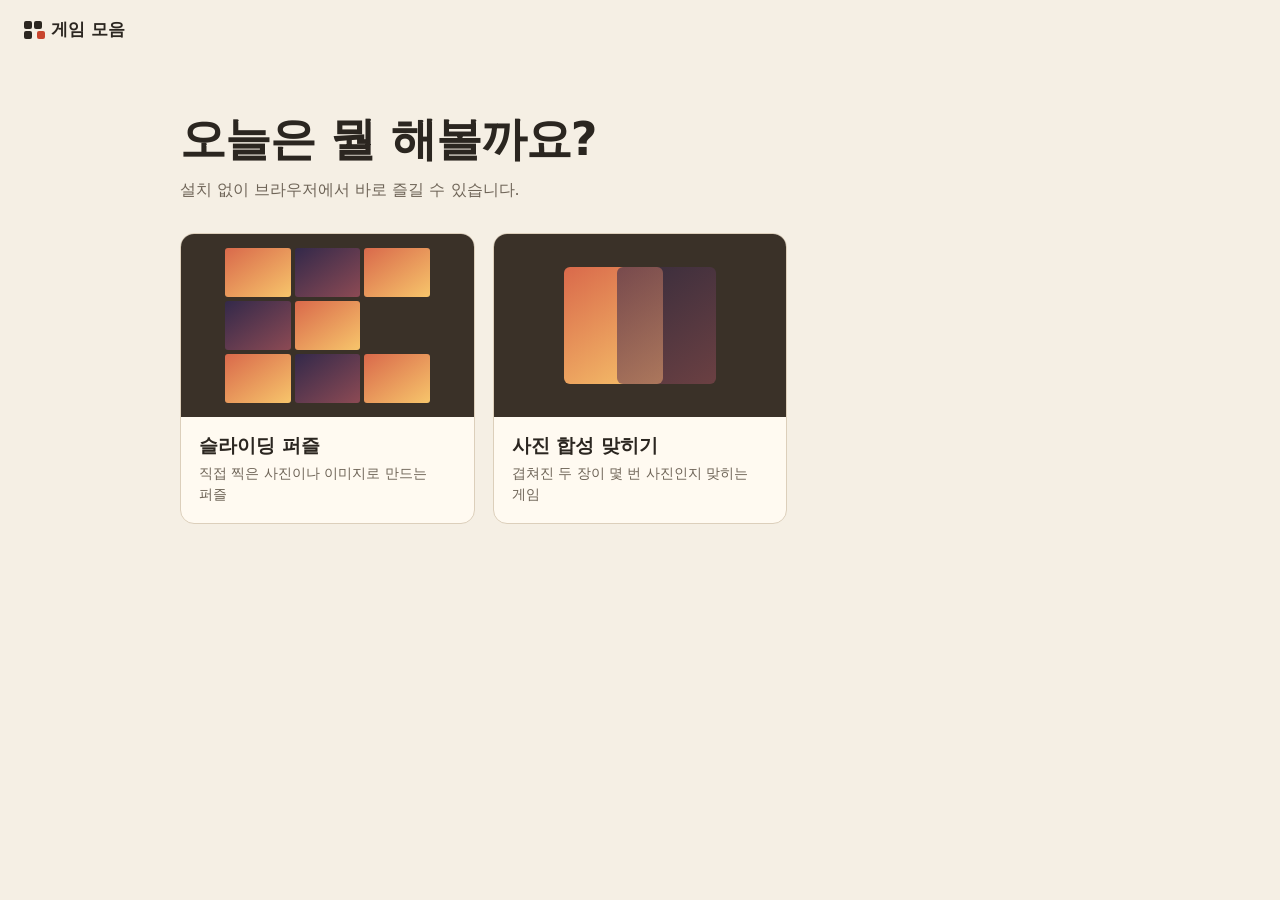
==== commit ee1cdc30: "Add photo blend guessing game Players upload 4-12 photos, then guess which two were blended in each " ====
--- a/index.html
+++ b/index.html
@@ -17,6 +17,10 @@
   .art i { border-radius: 3px; background: linear-gradient(145deg, #d9694b, #f7c56b); }
   .art i:nth-child(2n) { background: linear-gradient(145deg, #33294a, #8c4a54); }
   .art i:nth-child(6) { background: none; }
+  .art.blend { position: relative; display: block; }
+  .art.blend i { position: absolute; top: 18%; width: 34%; height: 64%; border-radius: 6px; }
+  .art.blend i:first-child { left: 24%; background: linear-gradient(145deg, #d9694b, #f7c56b); }
+  .art.blend i:last-child { left: 42%; background: linear-gradient(145deg, #33294a, #8c4a54); opacity: .6; }
   .info { display: block; padding: 16px 18px 18px; }
   .info b { display: block; margin-bottom: 4px; font-size: 19px; }
   .info span { color: var(--muted); font-size: 14px; line-height: 1.5; }
@@ -42,6 +46,12 @@
         <span class="info"><b>슬라이딩 퍼즐</b><span>직접 찍은 사진이나 이미지로 만드는 퍼즐</span></span>
       </a>
     </li>
+    <li>
+      <a class="game" href="photo-blend/">
+        <span class="art blend" aria-hidden="true"><i></i><i></i></span>
+        <span class="info"><b>사진 합성 맞히기</b><span>겹쳐진 두 장이 몇 번 사진인지 맞히는 게임</span></span>
+      </a>
+    </li>
   </ul>
 </main>
 </body>
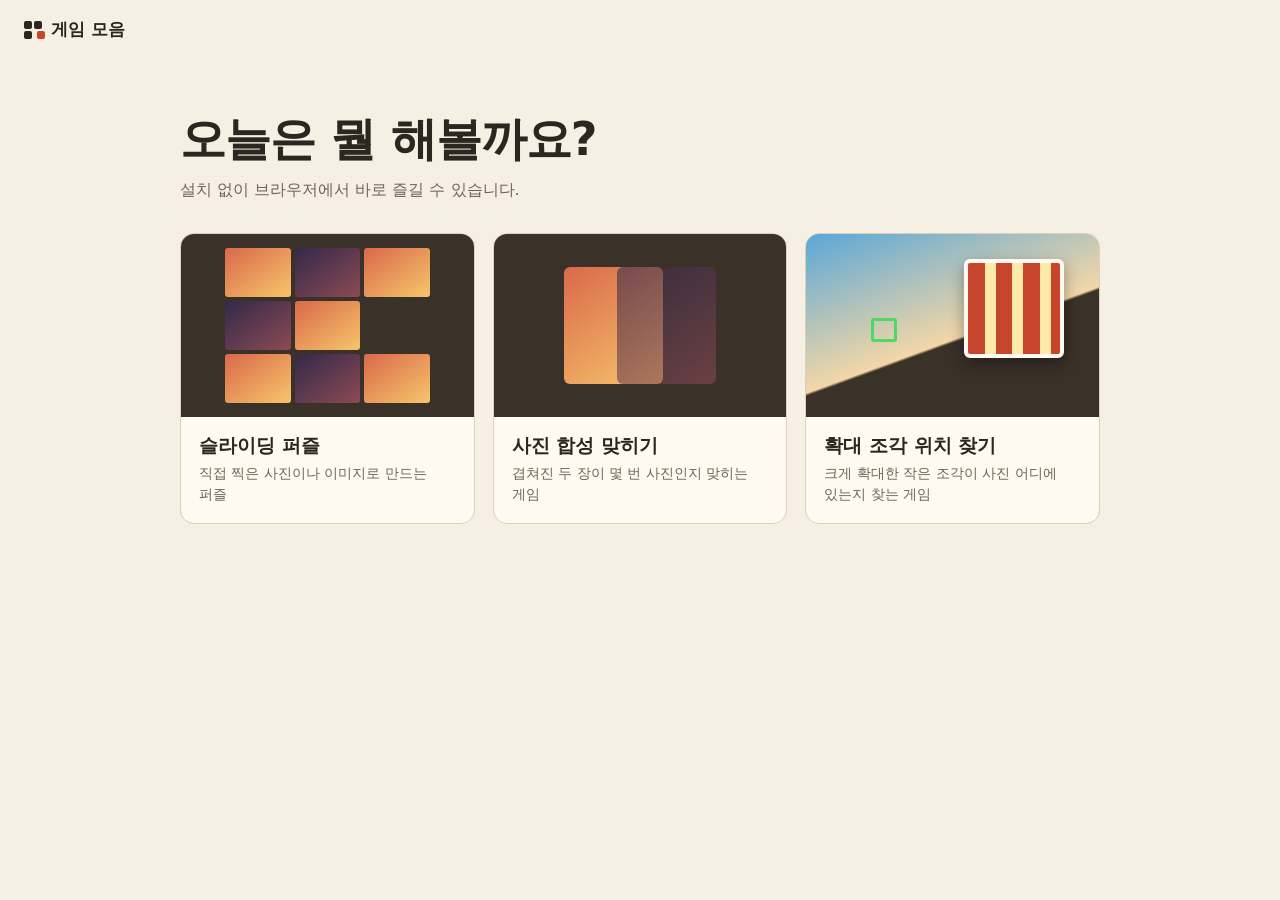
==== commit cb714bb0: "Add zoom hunt game Shows a heavily zoomed fragment of a photo and asks the player to find it on the " ====
--- a/index.html
+++ b/index.html
@@ -21,6 +21,9 @@
   .art.blend i { position: absolute; top: 18%; width: 34%; height: 64%; border-radius: 6px; }
   .art.blend i:first-child { left: 24%; background: linear-gradient(145deg, #d9694b, #f7c56b); }
   .art.blend i:last-child { left: 42%; background: linear-gradient(145deg, #33294a, #8c4a54); opacity: .6; }
+  .art.hunt { position: relative; display: block; background: linear-gradient(160deg, #5aa7d8 0%, #f3d7a7 55%, #3a3128 56%); }
+  .art.hunt i:first-child { position: absolute; left: 22%; top: 46%; width: 9%; height: 13%; border: 3px solid #4cd964; border-radius: 3px; background: none; }
+  .art.hunt i:last-child { position: absolute; right: 12%; top: 14%; width: 34%; height: 54%; border: 4px solid #fffaf1; border-radius: 6px; background: repeating-linear-gradient(90deg, #c8452d 0 18%, #ffe9a8 18% 30%); box-shadow: 0 6px 16px rgba(0,0,0,.35); }
   .info { display: block; padding: 16px 18px 18px; }
   .info b { display: block; margin-bottom: 4px; font-size: 19px; }
   .info span { color: var(--muted); font-size: 14px; line-height: 1.5; }
@@ -52,6 +55,12 @@
         <span class="info"><b>사진 합성 맞히기</b><span>겹쳐진 두 장이 몇 번 사진인지 맞히는 게임</span></span>
       </a>
     </li>
+    <li>
+      <a class="game" href="zoom-hunt/">
+        <span class="art hunt" aria-hidden="true"><i></i><i></i></span>
+        <span class="info"><b>확대 조각 위치 찾기</b><span>크게 확대한 작은 조각이 사진 어디에 있는지 찾는 게임</span></span>
+      </a>
+    </li>
   </ul>
 </main>
 </body>
